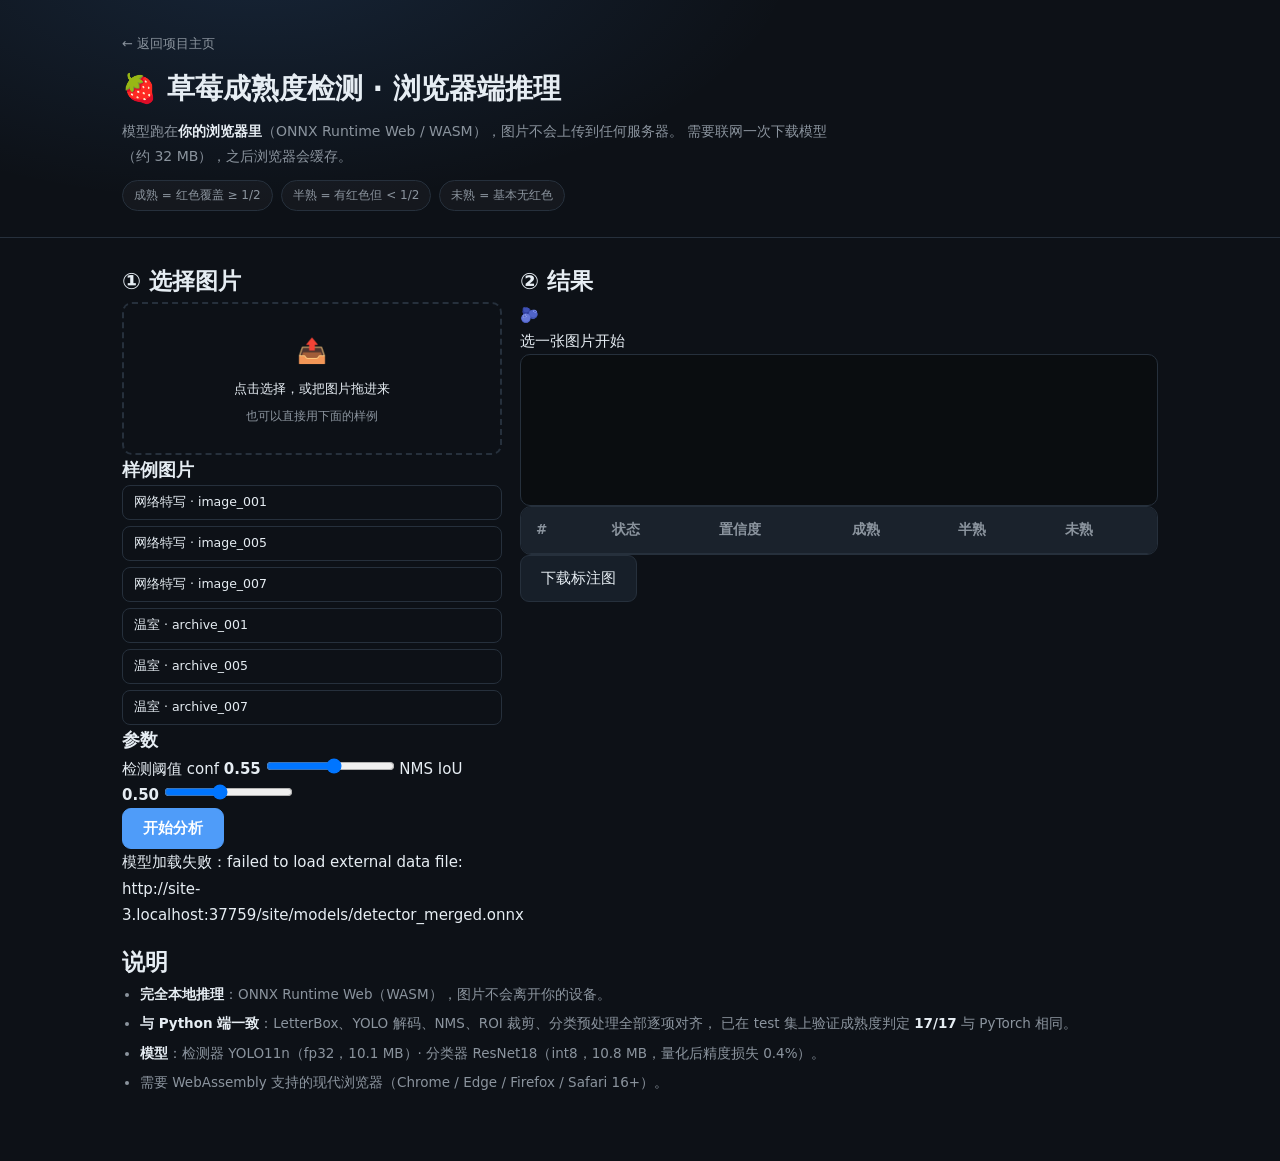
==== site/demo/index.html @ c7950c69 "feat: 浏览器端推理 Demo（ONNX Runtime Web），零部署即可访问 - 模型转 ONNX：检测器 fp32 10.1MB，分类器 int8 静态量化 42.6MB→10.8MB（精" ====
<!DOCTYPE html>
<html lang="zh-CN">
<head>
<meta charset="UTF-8">
<meta name="viewport" content="width=device-width, initial-scale=1.0">
<title>草莓成熟度检测 · 浏览器端推理 Demo</title>
<link rel="stylesheet" href="../style.css">
<link rel="stylesheet" href="style.css">
</head>
<body>

<header class="demo-header">
  <div class="wrap">
    <a class="back" href="../">← 返回项目主页</a>
    <h1>🍓 草莓成熟度检测 · 浏览器端推理</h1>
    <p class="sub">
      模型跑在<b>你的浏览器里</b>（ONNX Runtime Web / WASM），图片不会上传到任何服务器。
      需要联网一次下载模型（约 32 MB），之后浏览器会缓存。
    </p>
    <div class="chips">
      <span class="chip">成熟 = 红色覆盖 ≥ 1/2</span>
      <span class="chip">半熟 = 有红色但 &lt; 1/2</span>
      <span class="chip">未熟 = 基本无红色</span>
    </div>
  </div>
</header>

<main class="wrap demo-main">

  <div class="demo-grid">
    <!-- 左：输入 -->
    <section class="card">
      <h2>① 选择图片</h2>

      <label class="drop" id="drop">
        <input type="file" id="file" accept="image/*" hidden>
        <span class="drop-icon">📤</span>
        <span class="drop-text">点击选择，或把图片拖进来</span>
        <span class="drop-hint">也可以直接用下面的样例</span>
      </label>

      <h3>样例图片</h3>
      <div class="samples" id="samples"></div>

      <h3>参数</h3>
      <div class="params">
        <label class="field">
          <span>检测阈值 conf <b id="confVal">0.55</b></span>
          <input type="range" id="conf" min="0.15" max="0.90" step="0.05" value="0.55">
        </label>
        <label class="field">
          <span>NMS IoU <b id="iouVal">0.50</b></span>
          <input type="range" id="iou" min="0.20" max="0.90" step="0.05" value="0.50">
        </label>
      </div>

      <button class="btn primary block" id="run" disabled>开始分析</button>
      <div class="status" id="status">模型加载中…</div>
      <div class="progress hidden" id="progress"><div class="bar" id="bar"></div></div>
    </section>

    <!-- 右：结果 -->
    <section class="card">
      <h2>② 结果</h2>
      <div class="empty" id="empty">
        <span class="empty-icon">🫐</span>
        <p>选一张图片开始</p>
      </div>
      <div class="hidden" id="result">
        <div class="canvas-wrap">
          <canvas id="canvas"></canvas>
        </div>
        <div class="stats" id="stats"></div>
        <div class="table-wrap">
          <table>
            <thead><tr>
              <th>#</th><th>状态</th><th>置信度</th><th>成熟</th><th>半熟</th><th>未熟</th>
            </tr></thead>
            <tbody id="rows"></tbody>
          </table>
        </div>
        <a class="btn ghost" id="download" download="demo_result.jpg">下载标注图</a>
      </div>
    </section>
  </div>

  <section class="card info">
    <h2>说明</h2>
    <ul>
      <li><b>完全本地推理</b>：ONNX Runtime Web（WASM），图片不会离开你的设备。</li>
      <li><b>与 Python 端一致</b>：LetterBox、YOLO 解码、NMS、ROI 裁剪、分类预处理全部逐项对齐，
          已在 test 集上验证成熟度判定 <b>17/17</b> 与 PyTorch 相同。</li>
      <li><b>模型</b>：检测器 YOLO11n（fp32，10.1 MB）· 分类器 ResNet18（int8，10.8 MB，量化后精度损失 0.4%）。</li>
      <li>需要 WebAssembly 支持的现代浏览器（Chrome / Edge / Firefox / Safari 16+）。</li>
    </ul>
  </section>
</main>

<script src="../ort/ort.wasm.min.js"></script>
<script src="demo.js"></script>
<script src="app.js"></script>
</body>
</html>
---- site/style.css ----
:root {
  --bg: #0d1117;
  --bg-alt: #131a23;
  --card: #171f29;
  --line: #26303c;
  --text: #e6edf3;
  --muted: #8b949e;
  --accent: #4f9cf9;
  --ripe: #ef4444;
  --half: #f59e0b;
  --unripe: #22c55e;
  --good: #3fb950;
}

* { box-sizing: border-box; margin: 0; padding: 0; }

body {
  background: var(--bg);
  color: var(--text);
  font-family: "Microsoft YaHei", "PingFang SC", "Hiragino Sans GB", "Segoe UI", system-ui, sans-serif;
  font-size: 15px;
  line-height: 1.75;
  -webkit-font-smoothing: antialiased;
}

.wrap { max-width: 1080px; margin: 0 auto; padding: 0 22px; }
code, pre { font-family: "Cascadia Code", Consolas, "SF Mono", monospace; }

/* ---------- hero ---------- */
.hero {
  background: radial-gradient(1100px 500px at 22% -12%, rgba(79,156,249,.16), transparent 62%),
              radial-gradient(900px 460px at 88% 8%, rgba(239,68,68,.10), transparent 60%);
  border-bottom: 1px solid var(--line);
  padding: 64px 0 52px;
}
.badge-row { display: flex; gap: 8px; flex-wrap: wrap; margin-bottom: 18px; }
.badge {
  font-size: 12px; color: var(--muted); border: 1px solid var(--line);
  background: rgba(255,255,255,.03); padding: 4px 11px; border-radius: 20px;
}
.hero h1 { font-size: 44px; font-weight: 700; letter-spacing: -.5px; line-height: 1.2; }
.lead { color: var(--muted); font-size: 16.5px; max-width: 760px; margin-top: 14px; }
.lead b { color: var(--text); }
.r { color: var(--ripe); } .h { color: var(--half); } .u { color: var(--unripe); }

.cta { display: flex; gap: 11px; margin-top: 26px; flex-wrap: wrap; }
.btn {
  display: inline-block; padding: 10px 20px; border-radius: 9px; text-decoration: none;
  border: 1px solid var(--line); background: var(--card); color: var(--text);
  font-size: 14.5px; font-weight: 500; transition: .15s;
}
.btn:hover { border-color: #46525f; transform: translateY(-1px); }
.btn.primary { background: var(--accent); border-color: var(--accent); color: #fff; font-weight: 600; }
.btn.primary:hover { background: #3d8ae0; }

.kpi { display: grid; grid-template-columns: repeat(auto-fit, minmax(160px, 1fr)); gap: 14px; margin-top: 38px; }
.kpi-item {
  background: rgba(255,255,255,.035); border: 1px solid var(--line);
  border-radius: 11px; padding: 15px 17px;
}
.kpi-num { font-size: 27px; font-weight: 700; color: var(--accent); font-variant-numeric: tabular-nums; }
.kpi-num .unit { font-size: 15px; color: var(--muted); margin-left: 2px; }
.kpi-lab { font-size: 12.5px; color: var(--muted); margin-top: 2px; }

/* ---------- sections ---------- */
.section { padding: 60px 0; }
.section.alt { background: var(--bg-alt); border-top: 1px solid var(--line); border-bottom: 1px solid var(--line); }
.sec-title { font-size: 27px; font-weight: 650; margin-bottom: 8px; }
.sec-lead { color: var(--muted); margin-bottom: 28px; max-width: 760px; }
.sub-title { font-size: 16.5px; font-weight: 600; margin: 30px 0 12px; }
.note { color: var(--muted); font-size: 13.5px; margin-top: 11px; max-width: 820px; }
.note b { color: var(--text); }

/* ---------- live demo ---------- */
.live-card {
  display: grid; grid-template-columns: 1fr 1fr; gap: 28px;
  background: var(--card); border: 1px solid var(--line); border-radius: 14px; padding: 26px;
}
@media (max-width: 860px) { .live-card { grid-template-columns: 1fr; } }
.live-card h3 { font-size: 16px; margin-bottom: 9px; }
.live-card p { color: var(--muted); font-size: 14px; }
.live-card code { color: var(--accent); font-size: 13px; }
.btn-row { display: flex; gap: 10px; margin-top: 16px; flex-wrap: wrap; }
.tip { margin-top: 14px; font-size: 13px; }
.shots { display: grid; grid-template-columns: 1fr 1fr; gap: 12px; margin-top: 14px; }
.shots figure { margin: 0; }
.shots img { width: 100%; border-radius: 9px; border: 1px solid var(--line); display: block; }
.shots figcaption { font-size: 11.5px; color: var(--muted); margin-top: 5px; text-align: center; }
.feature-list { list-style: none; margin-top: 10px; }
.feature-list li {
  color: var(--muted); font-size: 13.5px; padding-left: 18px; position: relative; margin-bottom: 7px;
}
.feature-list li::before { content: "▸"; position: absolute; left: 2px; color: var(--accent); }

/* ---------- architecture ---------- */
.arch { max-width: 760px; }
.stage { display: flex; gap: 16px; background: var(--card); border: 1px solid var(--line); border-radius: 12px; padding: 18px 20px; }
.stage-num {
  flex: 0 0 34px; height: 34px; border-radius: 50%; background: var(--accent); color: #fff;
  display: flex; align-items: center; justify-content: center; font-weight: 700; font-size: 15px;
}
.stage-body h3 { font-size: 15.5px; margin-bottom: 4px; }
.stage-body p { color: var(--muted); font-size: 13.5px; }
.tagrow { display: flex; gap: 7px; flex-wrap: wrap; margin-top: 9px; }
.tag { font-size: 11.5px; color: var(--muted); background: rgba(255,255,255,.05); border: 1px solid var(--line); padding: 2px 9px; border-radius: 5px; }
.arrow { text-align: center; color: var(--line); font-size: 22px; line-height: 1; margin: 7px 0; }

/* ---------- tables ---------- */
.table-wrap { overflow-x: auto; border: 1px solid var(--line); border-radius: 11px; }
table { width: 100%; border-collapse: collapse; font-size: 13.5px; }
th, td { padding: 11px 15px; text-align: left; border-bottom: 1px solid var(--line); }
th { background: var(--bg-soft, #1a222c); color: var(--muted); font-weight: 600; white-space: nowrap; }
tbody tr:last-child td { border-bottom: 0; }
tbody tr:hover { background: rgba(255,255,255,.025); }
tr.good td { background: rgba(63,185,80,.07); }
tr.bad td { background: rgba(239,68,68,.055); }
.good-cell { color: var(--good); font-weight: 600; }
.bad-cell { color: var(--ripe); font-weight: 600; }
td code { color: var(--accent); font-size: 12.5px; }

/* ---------- gallery ---------- */
.gallery { width: 100%; border-radius: 12px; border: 1px solid var(--line); display: block; }

/* ---------- quickstart ---------- */
.quick-grid { display: grid; grid-template-columns: repeat(auto-fit, minmax(310px, 1fr)); gap: 16px; }
.qcard { background: var(--card); border: 1px solid var(--line); border-radius: 12px; padding: 20px; }
.qcard h3 { font-size: 15.5px; margin-bottom: 7px; }
.qcard p { color: var(--muted); font-size: 13.5px; margin-bottom: 12px; }
pre {
  background: #0a0e13; border: 1px solid var(--line); border-radius: 9px;
  padding: 14px 16px; overflow-x: auto; font-size: 12.5px; line-height: 1.65; color: #c9d1d9;
}
.tree pre { font-size: 13px; line-height: 1.6; }

/* ---------- note box ---------- */
.note-box {
  background: var(--card); border: 1px solid var(--line); border-left: 3px solid var(--accent);
  border-radius: 10px; padding: 18px 22px; margin-top: 22px;
}
.note-box h4 { font-size: 14.5px; margin-bottom: 9px; }
.note-box ul { list-style: none; }
.note-box li { color: var(--muted); font-size: 13.5px; padding-left: 16px; position: relative; margin-bottom: 5px; }
.note-box li::before { content: "·"; position: absolute; left: 4px; color: var(--accent); font-weight: bold; }
.note-box li b { color: var(--text); }

/* ---------- footer ---------- */
footer { border-top: 1px solid var(--line); padding: 30px 0 44px; text-align: center; }
footer p { font-size: 14px; }
.muted { color: var(--muted); font-size: 12.5px; margin-top: 6px; }
---- site/demo/style.css ----
/* 浏览器端 Demo 专用样式（通用样式在 ../style.css） */

.demo-header {
  background: radial-gradient(900px 420px at 20% -20%, rgba(79,156,249,.14), transparent 60%);
  border-bottom: 1px solid var(--line);
  padding: 30px 0 26px;
}
.demo-header h1 { font-size: 28px; font-weight: 650; margin-top: 8px; }
.demo-header .sub { color: var(--muted); margin-top: 6px; max-width: 720px; font-size: 14px; }
.demo-header .sub b { color: var(--text); }
.back { color: var(--muted); text-decoration: none; font-size: 13px; }
.back:hover { color: var(--accent); }

.chips { display: flex; gap: 8px; flex-wrap: wrap; margin-top: 12px; }
.chip {
  font-size: 12px; color: var(--muted); border: 1px solid var(--line);
  background: rgba(255,255,255,.03); padding: 4px 11px; border-radius: 20px;
}

.demo-main { padding-top: 24px; padding-bottom: 60px; }
.demo-grid { display: grid; grid-template-columns: 380px 1fr; gap: 18px; align-items: start; }
@media (max-width: 1000px) { .demo-grid { grid-template-columns: 1fr; } }

.drop {
  display: flex; flex-direction: column; align-items: center; justify-content: center;
  gap: 6px; border: 2px dashed var(--line); border-radius: 10px; padding: 26px 14px;
  cursor: pointer; transition: .15s; text-align: center;
}
.drop:hover, .drop.drag { border-color: var(--accent); background: rgba(79,156,249,.06); }
.drop-icon { font-size: 24px; }
.drop-text { font-size: 13px; }
.drop-hint { color: var(--muted); font-size: 11.5px; }

.samples { display: flex; flex-direction: column; gap: 6px; }
.sample {
  text-align: left; background: var(--bg-soft); border: 1px solid var(--line);
  color: var(--text); padding: 8px 11px; border-radius: 8px; cursor: pointer;
  font-family: inherit; font-size: 12.5px; transition: .15s;
}
.sample:hover { border-color: var(--accent); color: var(--accent); }

.canvas-wrap {
  background: #0a0d10; border: 1px solid var(--line); border-radius: 10px;
  overflow: hidden; display: flex; justify-content: center;
}
.canvas-wrap canvas { max-width: 100%; display: block; }

.info ul { margin-left: 18px; }
.info li { color: var(--muted); font-size: 13.5px; margin-bottom: 6px; }
.info li b { color: var(--text); }

.progress {
  height: 5px; background: var(--bg-soft); border-radius: 3px;
  overflow: hidden; margin-top: 10px;
}
.progress .bar { height: 100%; width: 0; background: var(--accent); transition: width .3s; }
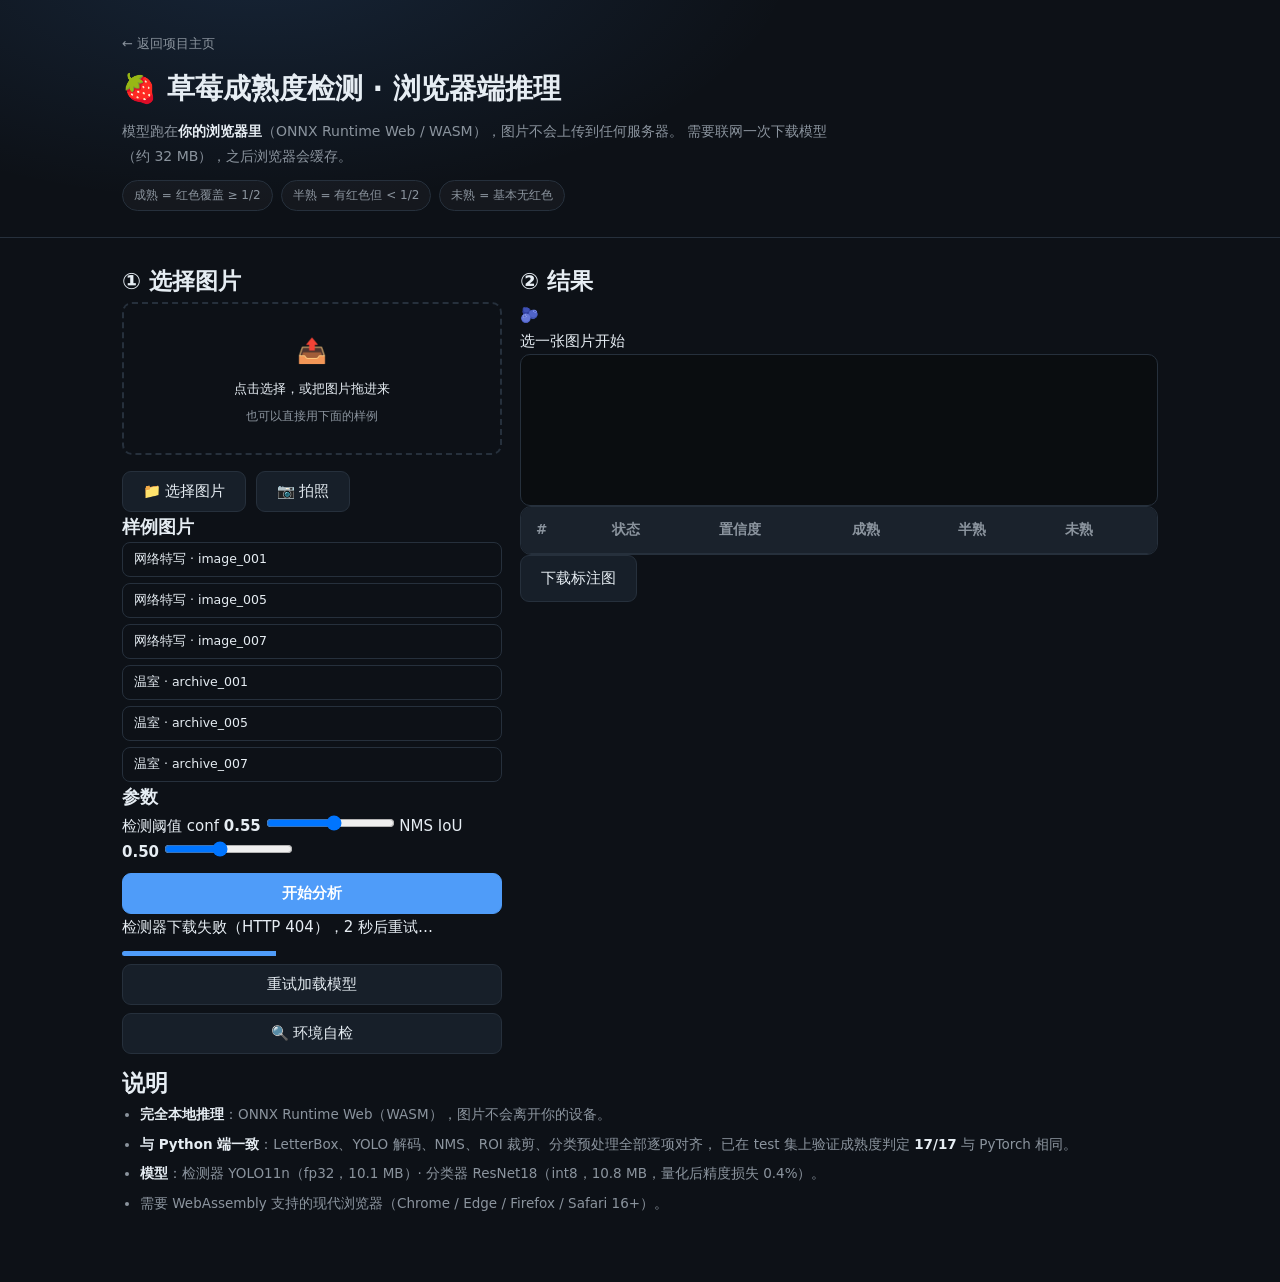
==== commit 80dc9bd8: "fix: 修复浏览器端 Demo 的模型加载与上传不可用问题 问题与修复： 1. 模型加载无进度/无超时/无重试 —— 大文件下载中断时页面永远停在「加载检测器…」    改为自行流式 fetch：全" ====
--- a/site/demo/index.html
+++ b/site/demo/index.html
@@ -32,12 +32,19 @@
     <section class="card">
       <h2>① 选择图片</h2>
 
-      <label class="drop" id="drop">
-        <input type="file" id="file" accept="image/*" hidden>
+      <!-- 用 div 而不是 label：label 会把点击再转发给 input，
+           叠加显式的 fileInput.click() 会导致文件选择框弹两次 -->
+      <div class="drop" id="drop">
+        <!-- 视觉隐藏但保留在无障碍树里（读屏用户与自动化工具都能定位） -->
+        <input type="file" id="file" accept="image/*" class="visually-hidden">
         <span class="drop-icon">📤</span>
         <span class="drop-text">点击选择，或把图片拖进来</span>
         <span class="drop-hint">也可以直接用下面的样例</span>
-      </label>
+      </div>
+      <div class="btn-row">
+        <button class="btn" id="pick-file">📁 选择图片</button>
+        <button class="btn" id="take-photo">📷 拍照</button>
+      </div>
 
       <h3>样例图片</h3>
       <div class="samples" id="samples"></div>
@@ -56,7 +63,13 @@
 
       <button class="btn primary block" id="run" disabled>开始分析</button>
       <div class="status" id="status">模型加载中…</div>
-      <div class="progress hidden" id="progress"><div class="bar" id="bar"></div></div>
+      <div class="progress hidden" id="progress">
+        <div class="bar" id="bar"></div>
+        <div class="progress-label" id="progressLabel">准备中…</div>
+      </div>
+      <button class="btn ghost block hidden" id="retry">重试加载模型</button>
+      <button class="btn ghost block" id="selfcheck" style="margin-top:8px">🔍 环境自检</button>
+      <div class="selfcheck" id="selfcheck-out"></div>
     </section>
 
     <!-- 右：结果 -->
--- a/site/demo/style.css
+++ b/site/demo/style.css
@@ -21,10 +21,16 @@
 .demo-grid { display: grid; grid-template-columns: 380px 1fr; gap: 18px; align-items: start; }
 @media (max-width: 1000px) { .demo-grid { grid-template-columns: 1fr; } }
 
+/* 视觉隐藏但保留在无障碍树中 */
+.visually-hidden {
+  position: absolute; width: 1px; height: 1px; padding: 0; margin: -1px;
+  overflow: hidden; clip: rect(0, 0, 0, 0); white-space: nowrap; border: 0;
+}
+
 .drop {
   display: flex; flex-direction: column; align-items: center; justify-content: center;
   gap: 6px; border: 2px dashed var(--line); border-radius: 10px; padding: 26px 14px;
-  cursor: pointer; transition: .15s; text-align: center;
+  cursor: pointer; transition: .15s; text-align: center; position: relative;
 }
 .drop:hover, .drop.drag { border-color: var(--accent); background: rgba(79,156,249,.06); }
 .drop-icon { font-size: 24px; }
@@ -54,3 +60,14 @@
   overflow: hidden; margin-top: 10px;
 }
 .progress .bar { height: 100%; width: 0; background: var(--accent); transition: width .3s; }
+.progress-label { font-size: 11.5px; color: var(--muted); margin-top: 5px; }
+
+.selfcheck { margin-top: 10px; font-size: 11.5px; }
+.sc-item {
+  padding: 4px 8px; border-radius: 5px; margin-bottom: 3px;
+  background: rgba(255,255,255,.03); color: var(--muted); word-break: break-all;
+}
+.sc-item.ok { color: #4ade80; }
+.sc-item.bad { color: #f87171; }
+
+button.block { width: 100%; margin-top: 8px; }
